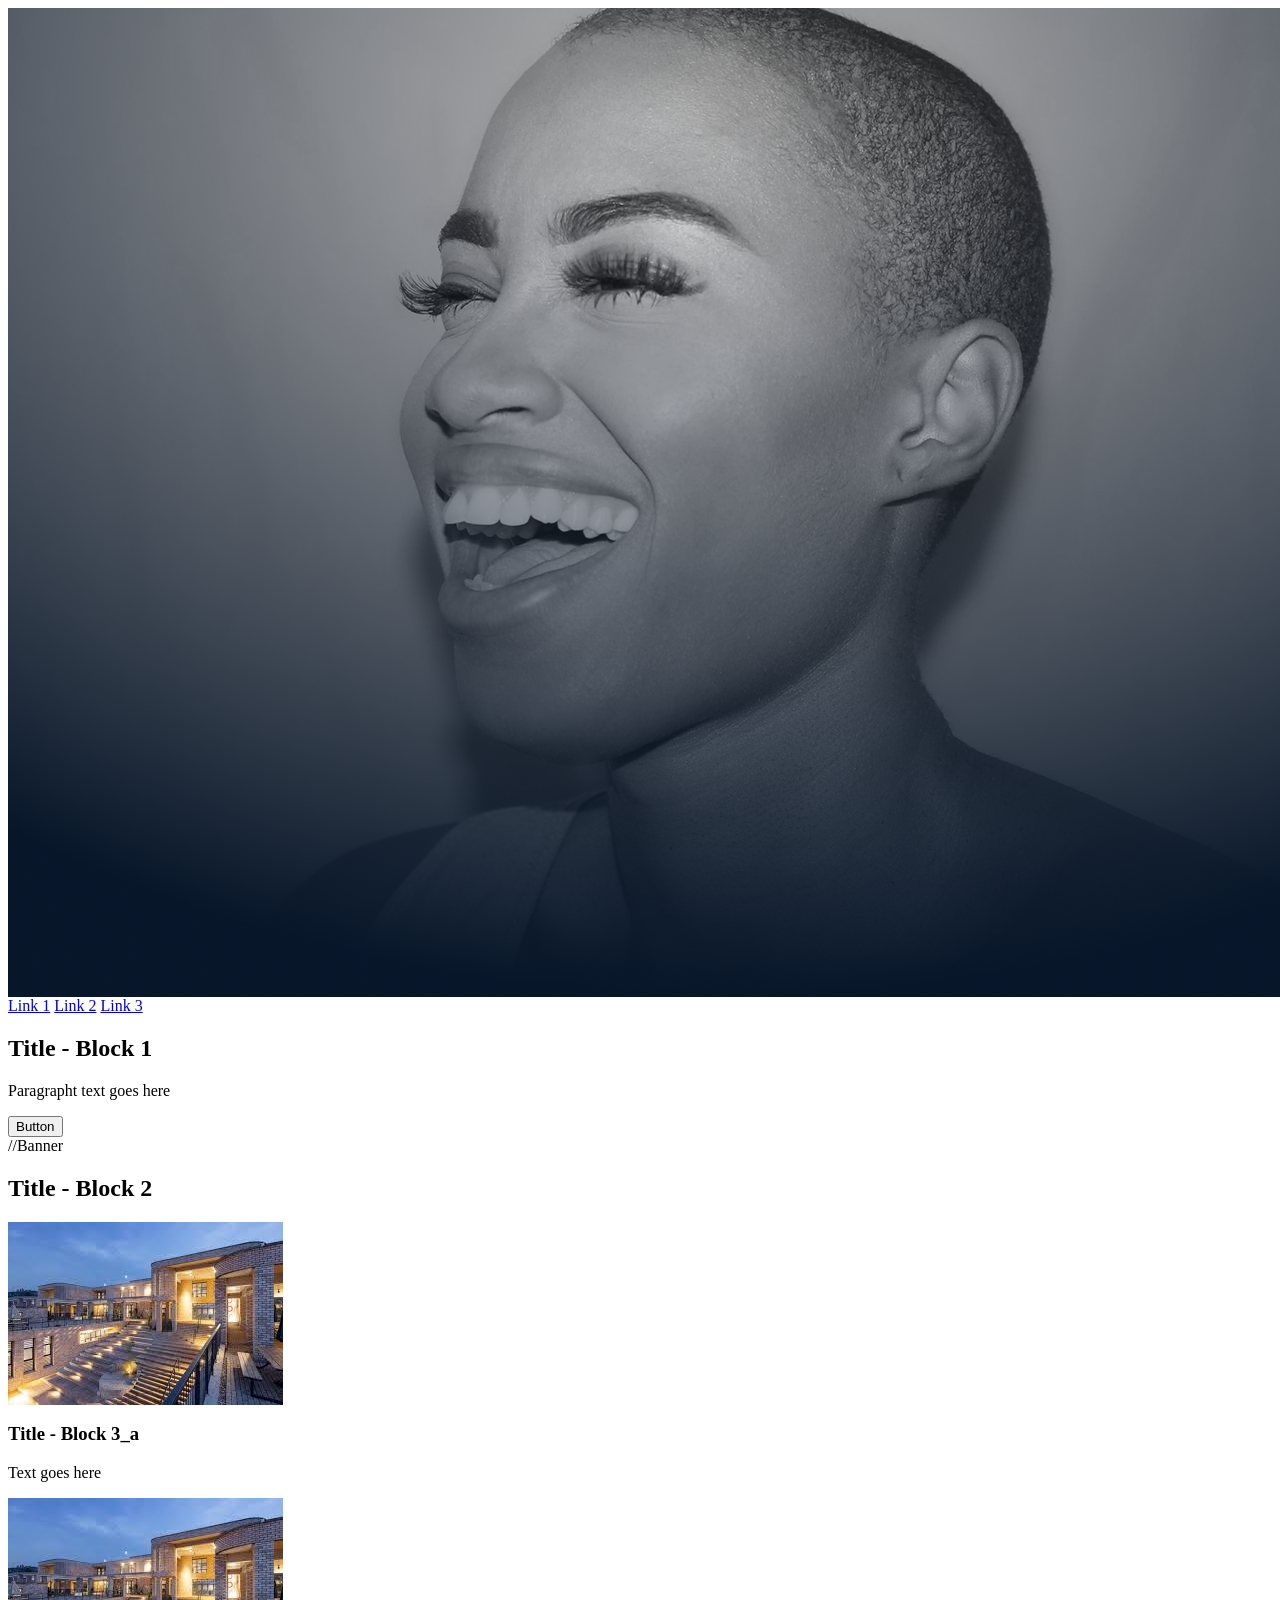
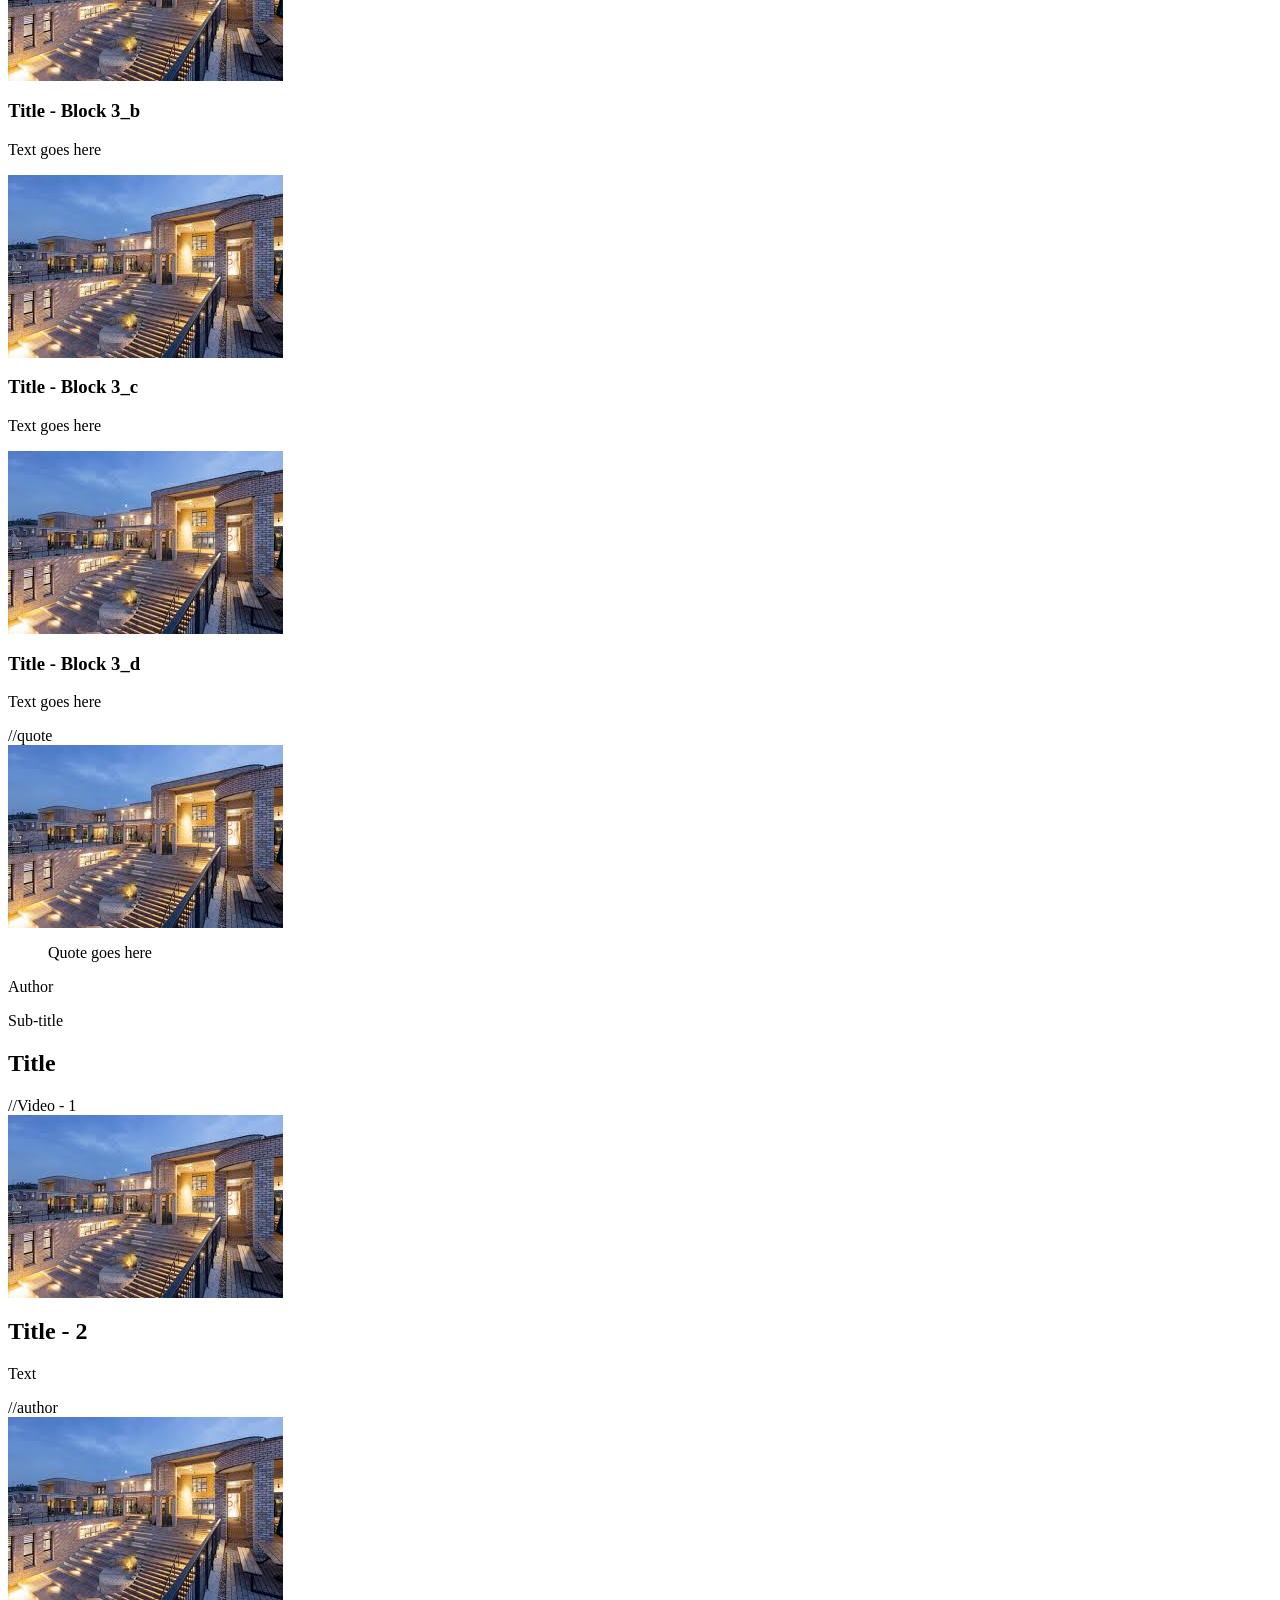
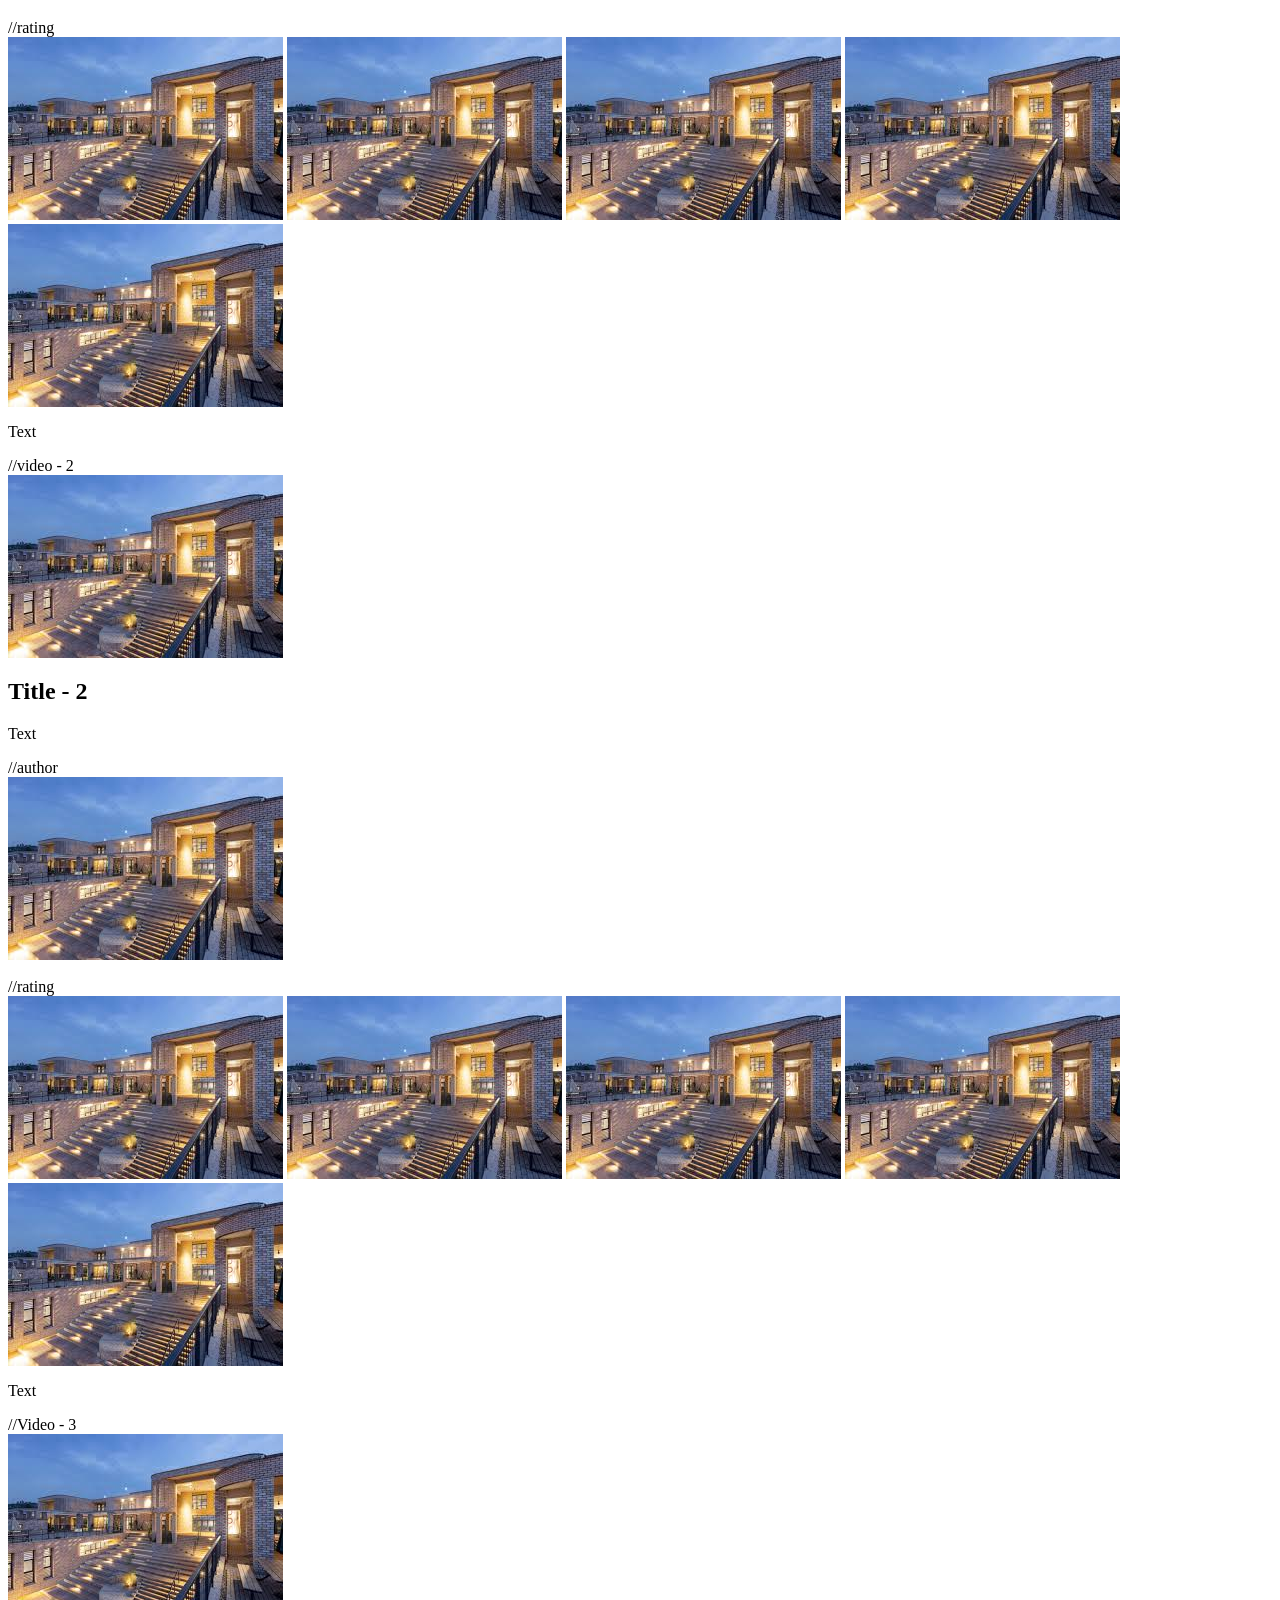
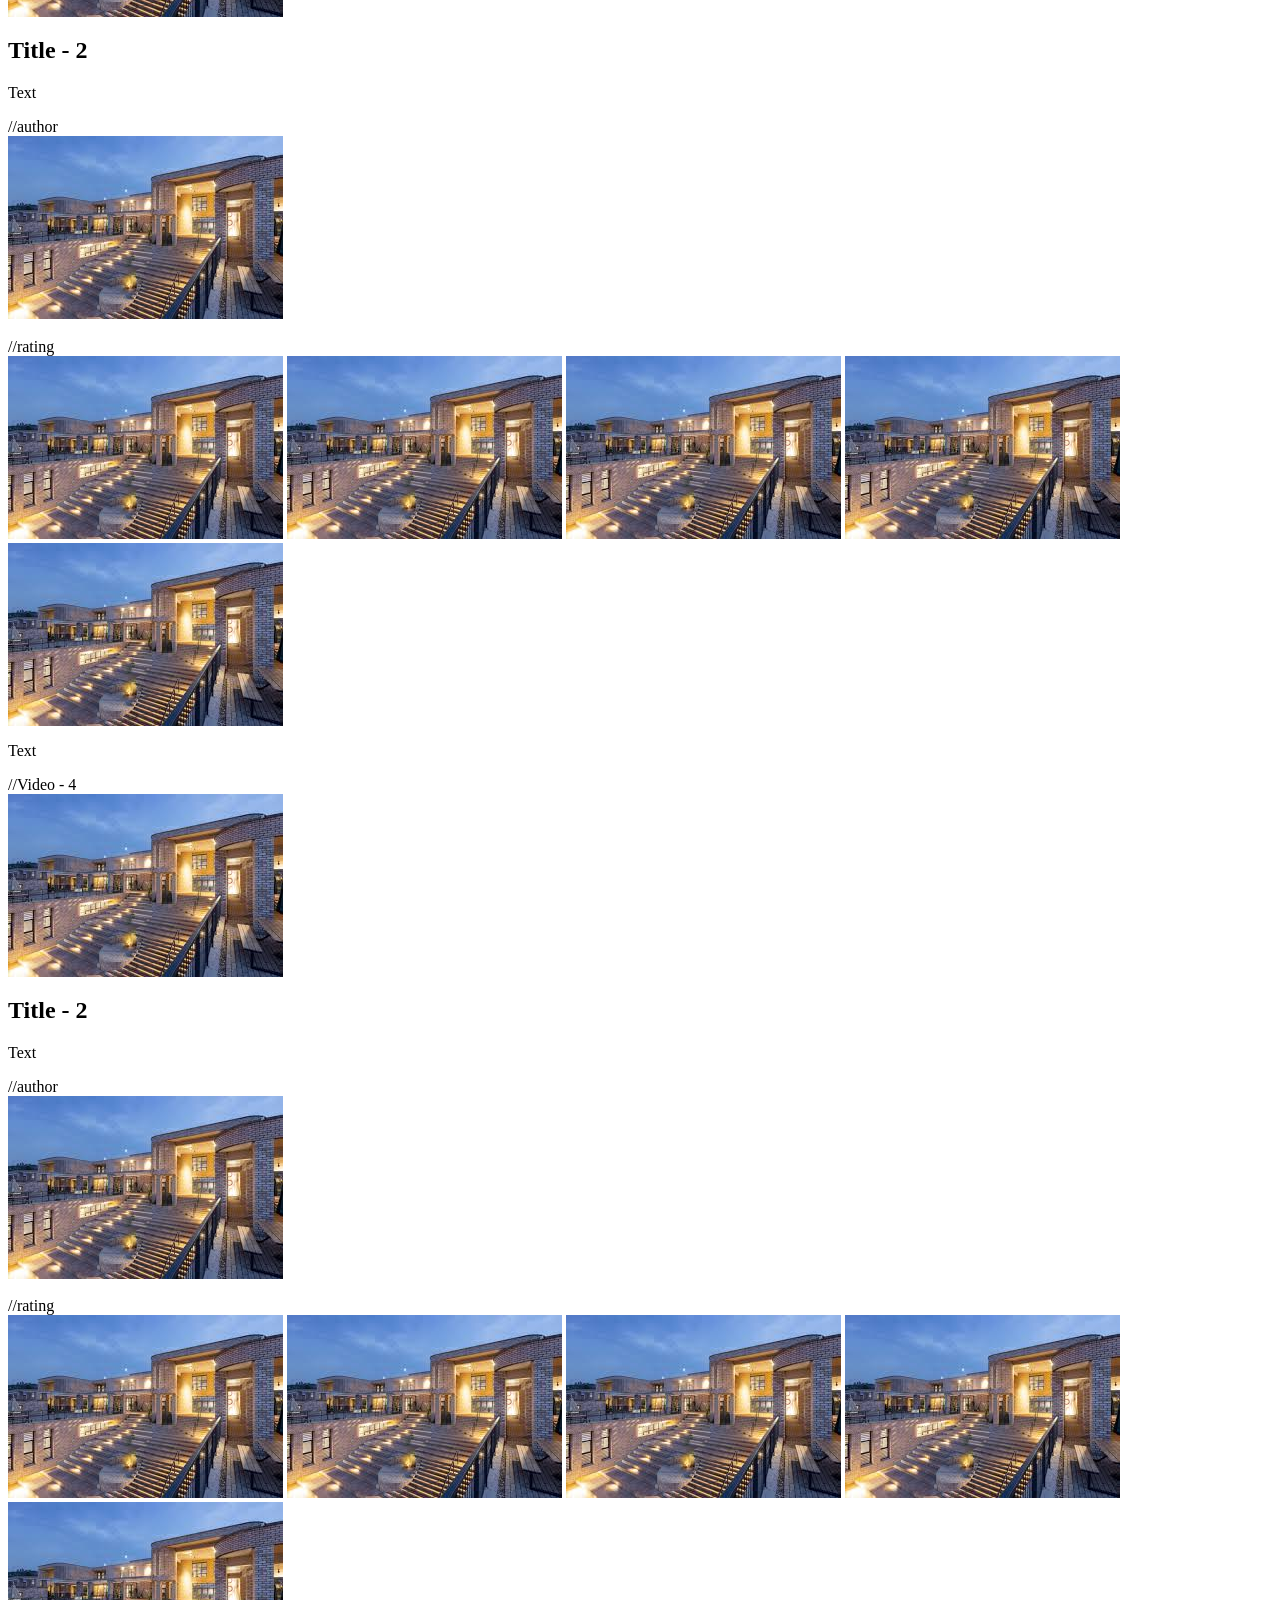
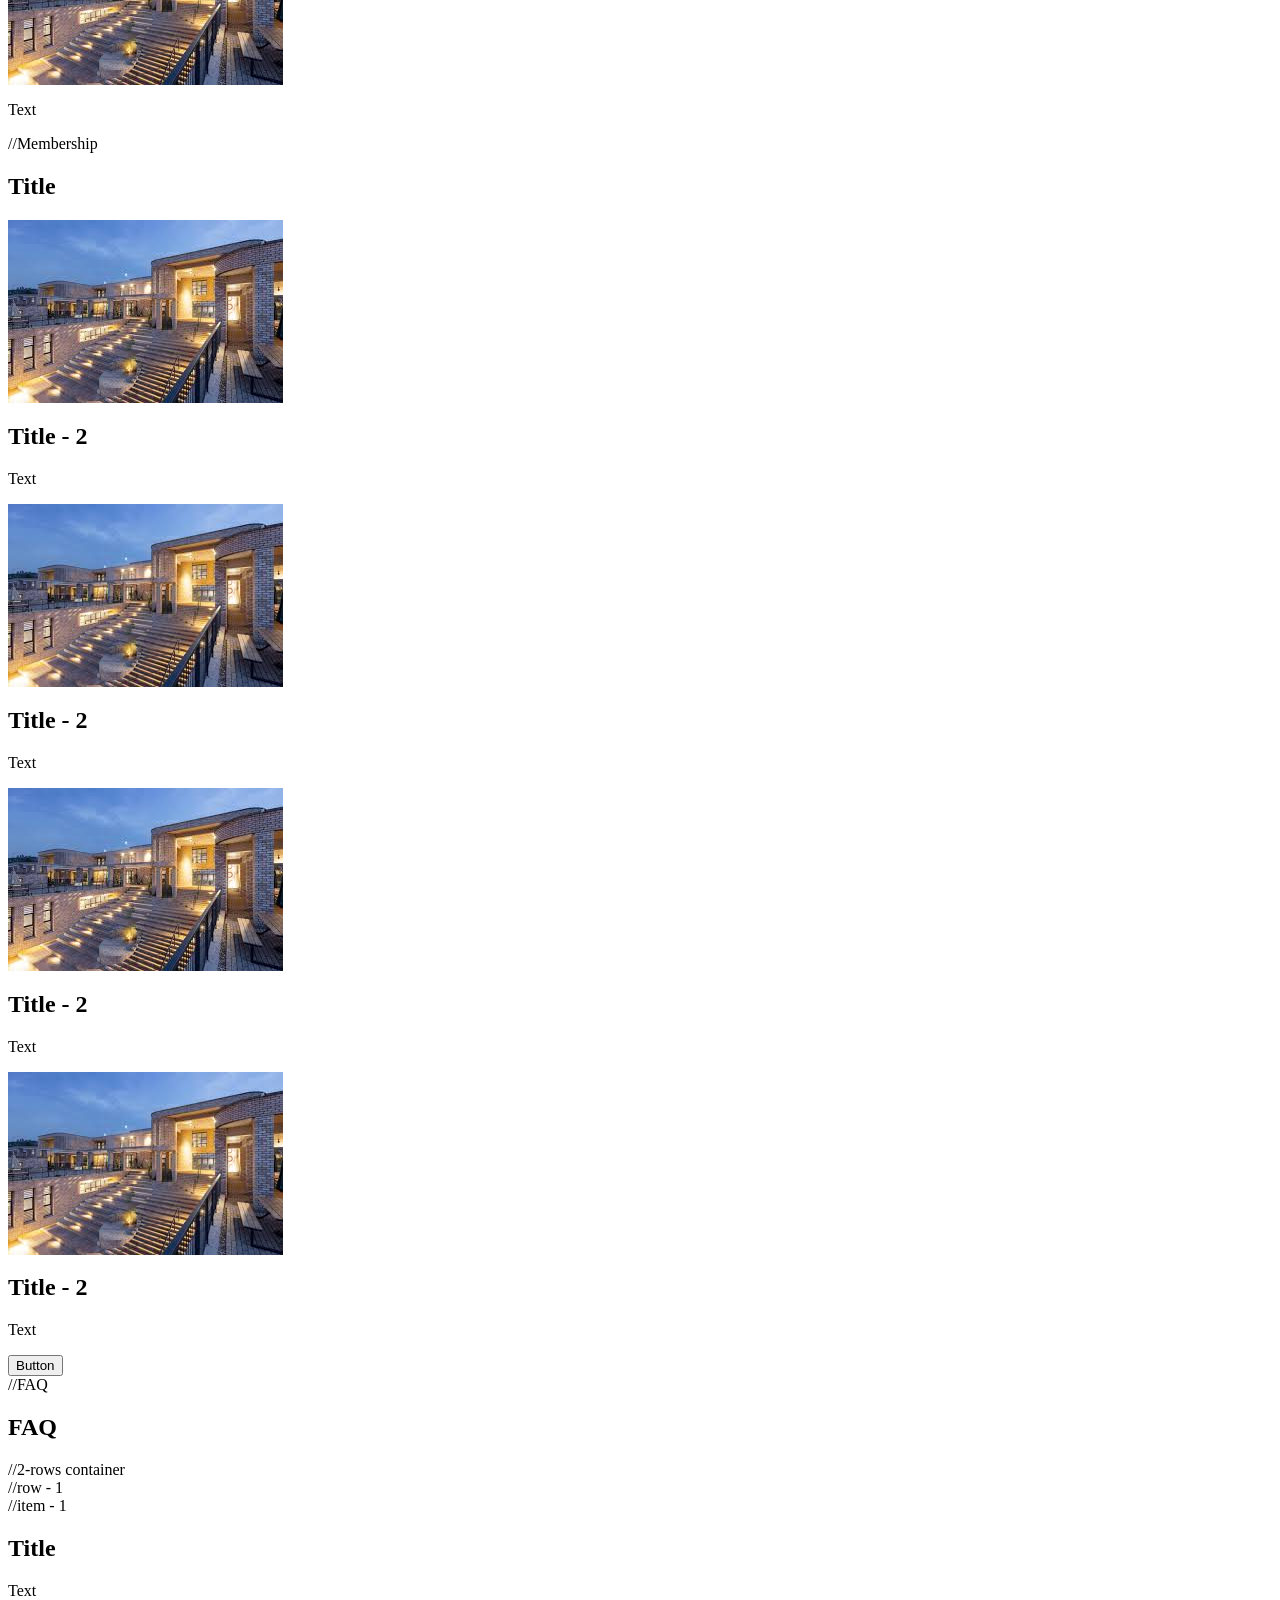
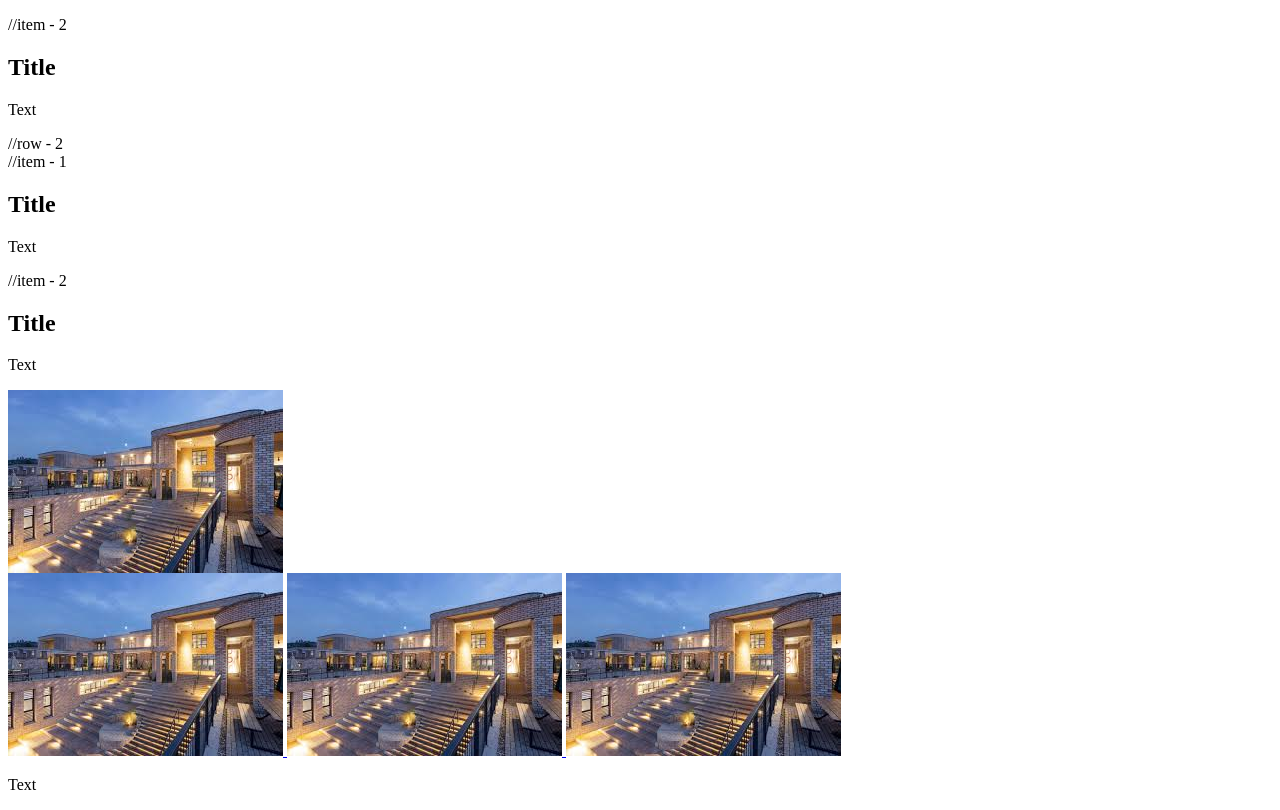
==== css_advanced/index.html @ b1191850 "intro css advanced" ====
<html lang="en">
  <head>
    <meta charset="UTF-8" />
    <meta name="viewport" content="width=device-width, initial-scale=1.0" />
    <link rel="stylesheet" href="styles.css" />
    <title>Document</title>
  </head>
  <body>
    <header>
      <div>
        <a>
          <img alt="logo" src="images/hero_section_bg.png" />
        </a>
      </div>
      <div>
        <a href="https://www.alueducation.com/">Link 1</a>
        <a href="https://www.alueducation.com/">Link 2</a>
        <a href="https://www.alueducation.com/">Link 3</a>
      </div>
    </header>
    <main>
      <section>
        <div>
          <h1>Title - Block 1</h1>
          <p>Paragrapht text goes here</p>
          <button>Button</button>
        </div>
        //Banner
        <div>
          <h2>Title - Block 2</h2>
          <div>
            <div>
              <img
                src="[data-uri]"
                alt="block2-image-a"
              />
              <h3>Title - Block 3_a</h3>
              <p>Text goes here</p>
            </div>
            <div>
              <img
                src="[data-uri]"
                alt="block2-image-b"
              />
              <h3>Title - Block 3_b</h3>
              <p>Text goes here</p>
            </div>
            <div>
              <img
                src="[data-uri]"
                alt="block2-image-c"
              />
              <h3>Title - Block 3_c</h3>
              <p>Text goes here</p>
            </div>
            <div>
              <img
                src="[data-uri]"
                alt="block2-image-d"
              />
              <h3>Title - Block 3_d</h3>
              <p>Text goes here</p>
            </div>
          </div>
        </div>
      </section>
      //quote
      <section>
        <div>
          <img
            src="[data-uri]"
            alt="quote-image"
          />
          <div>
            <blockquote>Quote goes here</blockquote>
            <p>Author</p>
            <p>Sub-title</p>
          </div>
        </div>
      </section>
      <section>
        <h1>Title</h1>
        <div>
          //Video - 1
          <div>
            <img
              src="[data-uri]"
              alt=""
            />
            <h2>Title - 2</h2>
            <p>Text</p>
            //author
            <div>
              <img
                src="[data-uri]"
                alt=""
              />
              <h3></h3>
            </div>
            //rating
            <div>
              <img
                src="[data-uri]"
                alt=""
              />
              <img
                src="[data-uri]"
                alt=""
              />
              <img
                src="[data-uri]"
                alt=""
              />
              <img
                src="[data-uri]"
                alt=""
              />
              <img
                src="[data-uri]"
                alt=""
              />
            </div>
            <p>Text</p>
          </div>
          //video - 2
          <div>
            <img
              src="[data-uri]"
              alt=""
            />
            <h2>Title - 2</h2>
            <p>Text</p>
            //author
            <div>
              <img
                src="[data-uri]"
                alt=""
              />
              <h3></h3>
            </div>
            //rating
            <div>
              <img
                src="[data-uri]"
                alt=""
              />
              <img
                src="[data-uri]"
                alt=""
              />
              <img
                src="[data-uri]"
                alt=""
              />
              <img
                src="[data-uri]"
                alt=""
              />
              <img
                src="[data-uri]"
                alt=""
              />
            </div>
            <p>Text</p>
          </div>
          //Video - 3
          <div>
            <img
              src="[data-uri]"
              alt=""
            />
            <h2>Title - 2</h2>
            <p>Text</p>
            //author
            <div>
              <img
                src="[data-uri]"
                alt=""
              />
              <h3></h3>
            </div>
            //rating
            <div>
              <img
                src="[data-uri]"
                alt=""
              />
              <img
                src="[data-uri]"
                alt=""
              />
              <img
                src="[data-uri]"
                alt=""
              />
              <img
                src="[data-uri]"
                alt=""
              />
              <img
                src="[data-uri]"
                alt=""
              />
            </div>
            <p>Text</p>
          </div>
          //Video - 4
          <div>
            <img
              src="[data-uri]"
              alt=""
            />
            <h2>Title - 2</h2>
            <p>Text</p>
            //author
            <div>
              <img
                src="[data-uri]"
                alt=""
              />
              <h3></h3>
            </div>
            //rating
            <div>
              <img
                src="[data-uri]"
                alt=""
              />
              <img
                src="[data-uri]"
                alt=""
              />
              <img
                src="[data-uri]"
                alt=""
              />
              <img
                src="[data-uri]"
                alt=""
              />
              <img
                src="[data-uri]"
                alt=""
              />
            </div>
            <p>Text</p>
          </div>
        </div>
      </section>
      //Membership
      <section>
        <h1>Title</h1>
        <div>
          <div>
            <img
              src="[data-uri]"
              alt=""
            />
            <h2>Title - 2</h2>
            <p>Text</p>
          </div>
          <div>
            <img
              src="[data-uri]"
              alt=""
            />
            <h2>Title - 2</h2>
            <p>Text</p>
          </div>
          <div>
            <img
              src="[data-uri]"
              alt=""
            />
            <h2>Title - 2</h2>
            <p>Text</p>
          </div>
          <div>
            <img
              src="[data-uri]"
              alt=""
            />
            <h2>Title - 2</h2>
            <p>Text</p>
          </div>
        </div>
        <button>Button</button>
      </section>
      //FAQ
      <section>
        <h1>FAQ</h1>
        //2-rows container
        <div>
          //row - 1
          <div>
            //item - 1
            <div>
              <h2>Title</h2>
              <p>Text</p>
            </div>
            //item - 2
            <div>
              <h2>Title</h2>
              <p>Text</p>
            </div>
          </div>
          //row - 2
          <div>
            //item - 1
            <div>
              <h2>Title</h2>
              <p>Text</p>
            </div>
            //item - 2
            <div>
              <h2>Title</h2>
              <p>Text</p>
            </div>
          </div>
        </div>
      </section>
    </main>
    <footer>
      <div>
        <div>
          <img
            src="[data-uri]"
            alt=""
          />
          <div>
            <a href="https://www.alueducation.com/" title="link">
              <img
                src="[data-uri]"
                alt=""
              />
            </a>
            <a href="https://www.alueducation.com/" title="link">
              <img
                src="[data-uri]"
                alt=""
              />
            </a>
            <a title="link">
              <img
                src="[data-uri]"
                alt=""
              />
            </a>
          </div>
        </div>
        <p>Text</p>
      </div>
    </footer>
  </body>
</html>
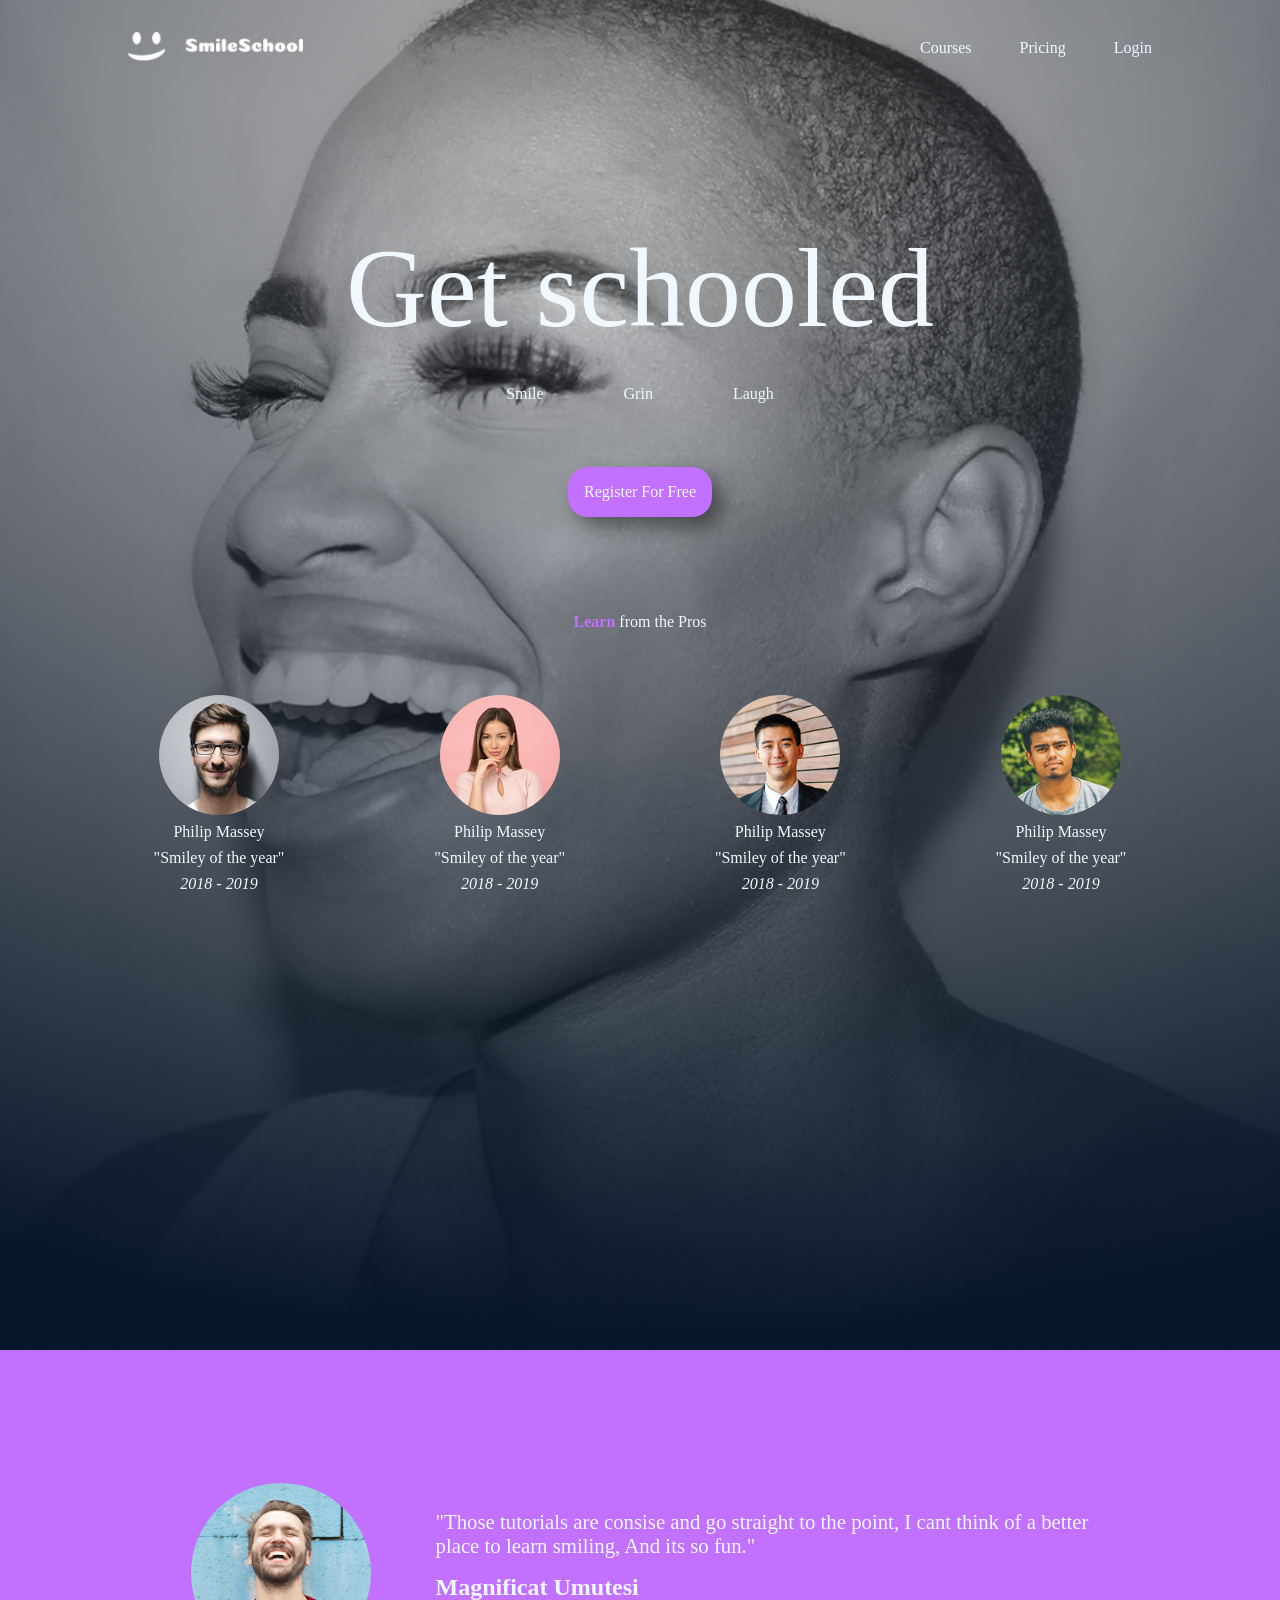
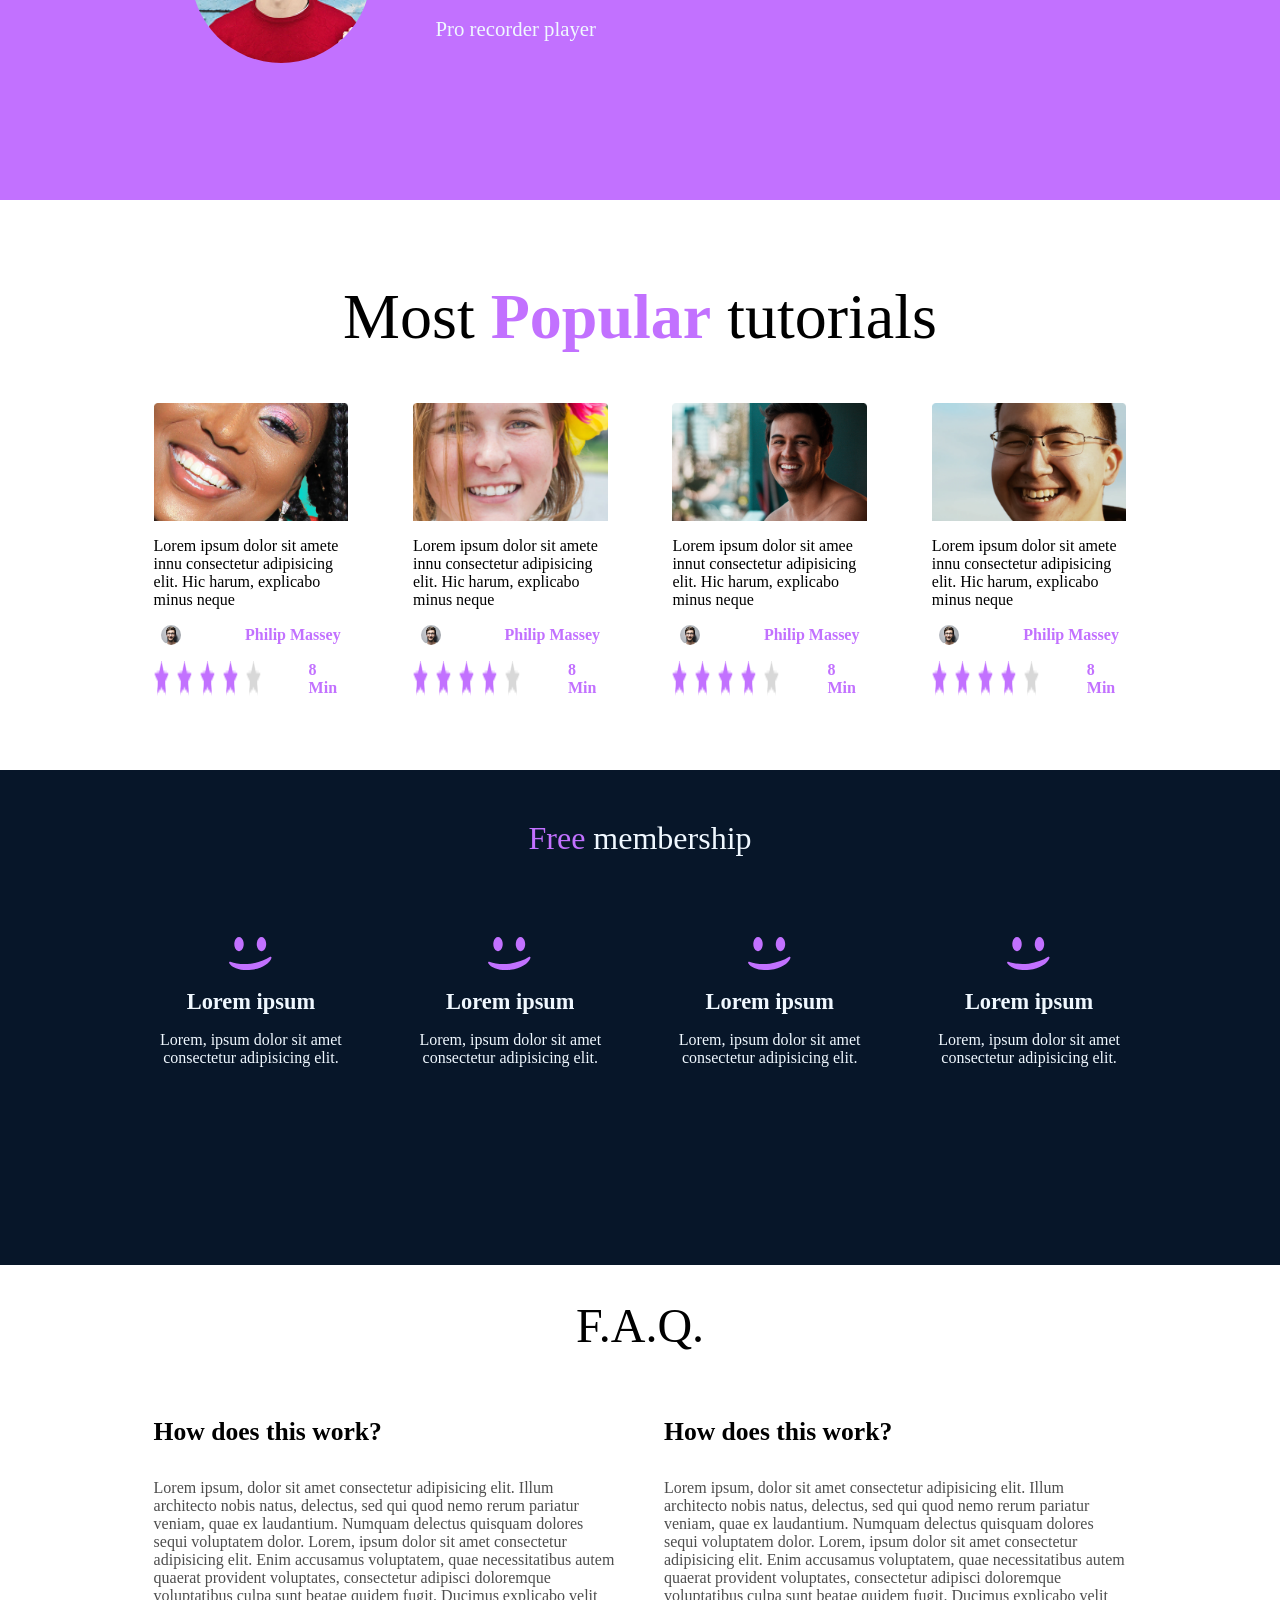
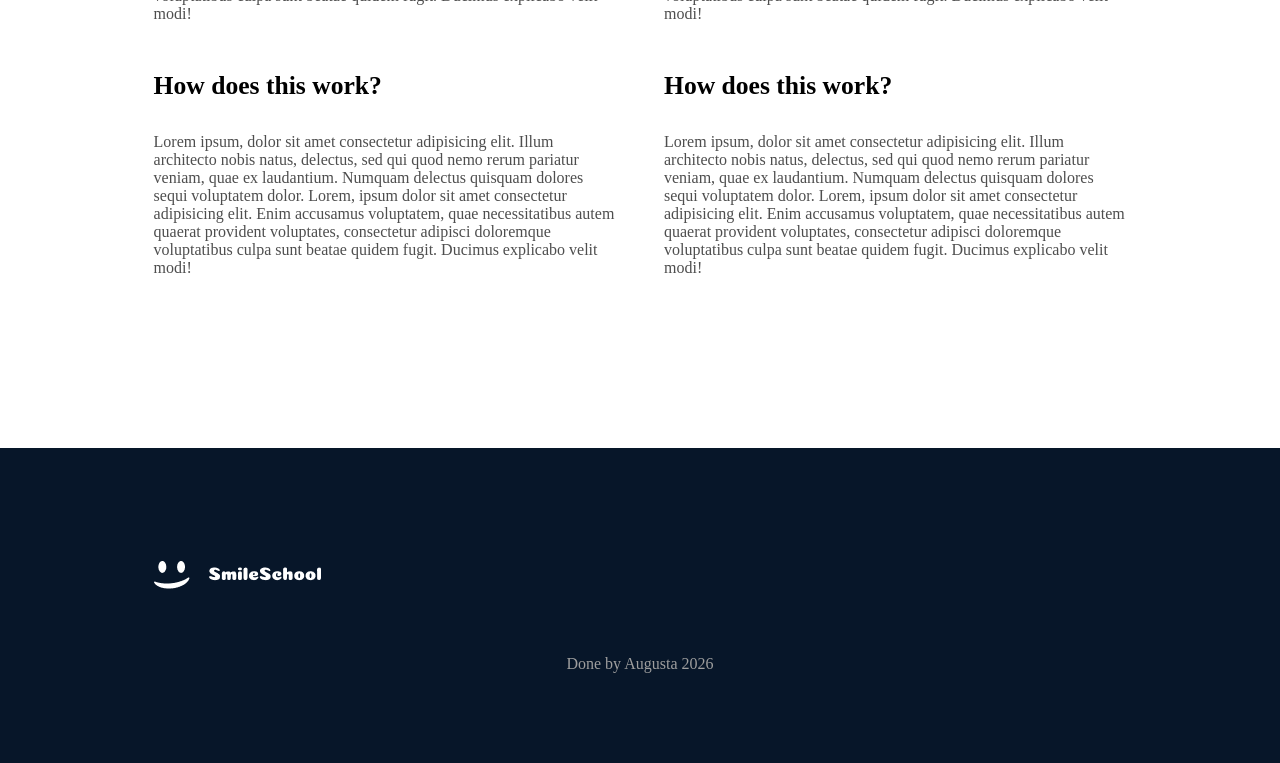
==== commit 91dc7291: "add remaining sections for css advanced" ====
--- a/css_advanced/index.html
+++ b/css_advanced/index.html
@@ -1,355 +1,248 @@
+<!doctype html>
 <html lang="en">
   <head>
     <meta charset="UTF-8" />
+    <meta http-equiv="X-UA-Compatible" content="IE=edge" />
     <meta name="viewport" content="width=device-width, initial-scale=1.0" />
+    <title>The saint</title>
     <link rel="stylesheet" href="styles.css" />
-    <title>Document</title>
+    <link rel="preconnect" href="https://fonts.googleapis.com" />
+    <link rel="preconnect" href="https://fonts.gstatic.com" crossorigin />
+    <link
+      href="https://fonts.googleapis.com/css2?family=Source+Sans+Pro:ital,wght@0,900;1,400&display=swap"
+      rel="stylesheet"
+    />
   </head>
+
   <body>
     <header>
-      <div>
-        <a>
-          <img alt="logo" src="images/hero_section_bg.png" />
-        </a>
-      </div>
-      <div>
-        <a href="https://www.alueducation.com/">Link 1</a>
-        <a href="https://www.alueducation.com/">Link 2</a>
-        <a href="https://www.alueducation.com/">Link 3</a>
-      </div>
+      <nav>
+        <img class="logo" src="images/logo.png" alt="main Logo" />
+        <ul class="nav-elt">
+          <li class="lii"><a href="#">Courses</a></li>
+          <li class="lii"><a href="#">Pricing</a></li>
+          <li class="lii"><a href="#">Login</a></li>
+        </ul>
+      </nav>
+
+      <article class="main">
+        <section class="hero1">
+          <p class="main-header">Get schooled</p>
+          <ul class="main-list">
+            <li>Smile</li>
+            <li>Grin</li>
+            <li>Laugh</li>
+          </ul>
+          <p class="main-button">Register For Free</p>
+        </section>
+        <section class="hero2"></section>
+        <section class="lowerp">
+          <section class="lower-text">
+            <p><span class="learn">Learn</span> from the Pros</p>
+          </section>
+
+          <section class="cardsg">
+            <div class="card">
+              <img class="card-image" src="images/guy-1.png" alt="person 1" />
+              <p class="card1">Philip Massey</p>
+              <p class="Card-text">"Smiley of the year"</p>
+              <p class="year"><i>2018 - 2019</i></p>
+            </div>
+            <div class="card">
+              <img class="card-image" src="images/girl-2.png" alt="person 1" />
+              <p class="card1">Philip Massey</p>
+              <p class="Card-text">"Smiley of the year"</p>
+              <p class="year"><i>2018 - 2019</i></p>
+            </div>
+            <div class="card">
+              <img class="card-image" src="images/guy-2.png" alt="person 1" />
+              <p class="card1">Philip Massey</p>
+              <p class="Card-text">"Smiley of the year"</p>
+              <p class="year"><i>2018 - 2019</i></p>
+            </div>
+            <div class="card">
+              <img class="card-image" src="images/guy-3.png" alt="person 1" />
+              <p class="card1">Philip Massey</p>
+              <p class="Card-text">"Smiley of the year"</p>
+              <p class="year"><i>2018 - 2019</i></p>
+            </div>
+          </section>
+        </section>
+      </article>
     </header>
+
     <main>
-      <section>
+      <article class="first">
         <div>
-          <h1>Title - Block 1</h1>
-          <p>Paragrapht text goes here</p>
-          <button>Button</button>
+          <img class="left-image" src="images/guy-4.png" alt="profile" />
         </div>
-        //Banner
-        <div>
-          <h2>Title - Block 2</h2>
-          <div>
-            <div>
-              <img
-                src="[data-uri]"
-                alt="block2-image-a"
-              />
-              <h3>Title - Block 3_a</h3>
-              <p>Text goes here</p>
-            </div>
-            <div>
-              <img
-                src="[data-uri]"
-                alt="block2-image-b"
-              />
-              <h3>Title - Block 3_b</h3>
-              <p>Text goes here</p>
-            </div>
-            <div>
-              <img
-                src="[data-uri]"
-                alt="block2-image-c"
-              />
-              <h3>Title - Block 3_c</h3>
-              <p>Text goes here</p>
-            </div>
-            <div>
-              <img
-                src="[data-uri]"
-                alt="block2-image-d"
-              />
-              <h3>Title - Block 3_d</h3>
-              <p>Text goes here</p>
-            </div>
-          </div>
+        <div class="text">
+          <p class="moto">
+            "Those tutorials are consise and go straight to the point, I cant
+            think of a better<br />place to learn smiling, And its so fun."
+          </p>
+          <p class="gahima">Magnificat Umutesi</p>
+          <p>Pro recorder player</p>
         </div>
-      </section>
-      //quote
-      <section>
-        <div>
-          <img
-            src="[data-uri]"
-            alt="quote-image"
-          />
-          <div>
-            <blockquote>Quote goes here</blockquote>
-            <p>Author</p>
-            <p>Sub-title</p>
-          </div>
-        </div>
-      </section>
-      <section>
-        <h1>Title</h1>
-        <div>
-          //Video - 1
-          <div>
-            <img
-              src="[data-uri]"
-              alt=""
-            />
-            <h2>Title - 2</h2>
-            <p>Text</p>
-            //author
-            <div>
-              <img
-                src="[data-uri]"
-                alt=""
-              />
-              <h3></h3>
-            </div>
-            //rating
-            <div>
-              <img
-                src="[data-uri]"
-                alt=""
-              />
-              <img
-                src="[data-uri]"
-                alt=""
-              />
-              <img
-                src="[data-uri]"
-                alt=""
-              />
-              <img
-                src="[data-uri]"
-                alt=""
-              />
-              <img
-                src="[data-uri]"
-                alt=""
-              />
-            </div>
-            <p>Text</p>
-          </div>
-          //video - 2
-          <div>
-            <img
-              src="[data-uri]"
-              alt=""
-            />
-            <h2>Title - 2</h2>
-            <p>Text</p>
-            //author
-            <div>
-              <img
-                src="[data-uri]"
-                alt=""
-              />
-              <h3></h3>
-            </div>
-            //rating
-            <div>
-              <img
-                src="[data-uri]"
-                alt=""
-              />
-              <img
-                src="[data-uri]"
-                alt=""
-              />
-              <img
-                src="[data-uri]"
-                alt=""
-              />
-              <img
-                src="[data-uri]"
-                alt=""
-              />
-              <img
-                src="[data-uri]"
-                alt=""
-              />
-            </div>
-            <p>Text</p>
-          </div>
-          //Video - 3
-          <div>
-            <img
-              src="[data-uri]"
-              alt=""
-            />
-            <h2>Title - 2</h2>
-            <p>Text</p>
-            //author
-            <div>
-              <img
-                src="[data-uri]